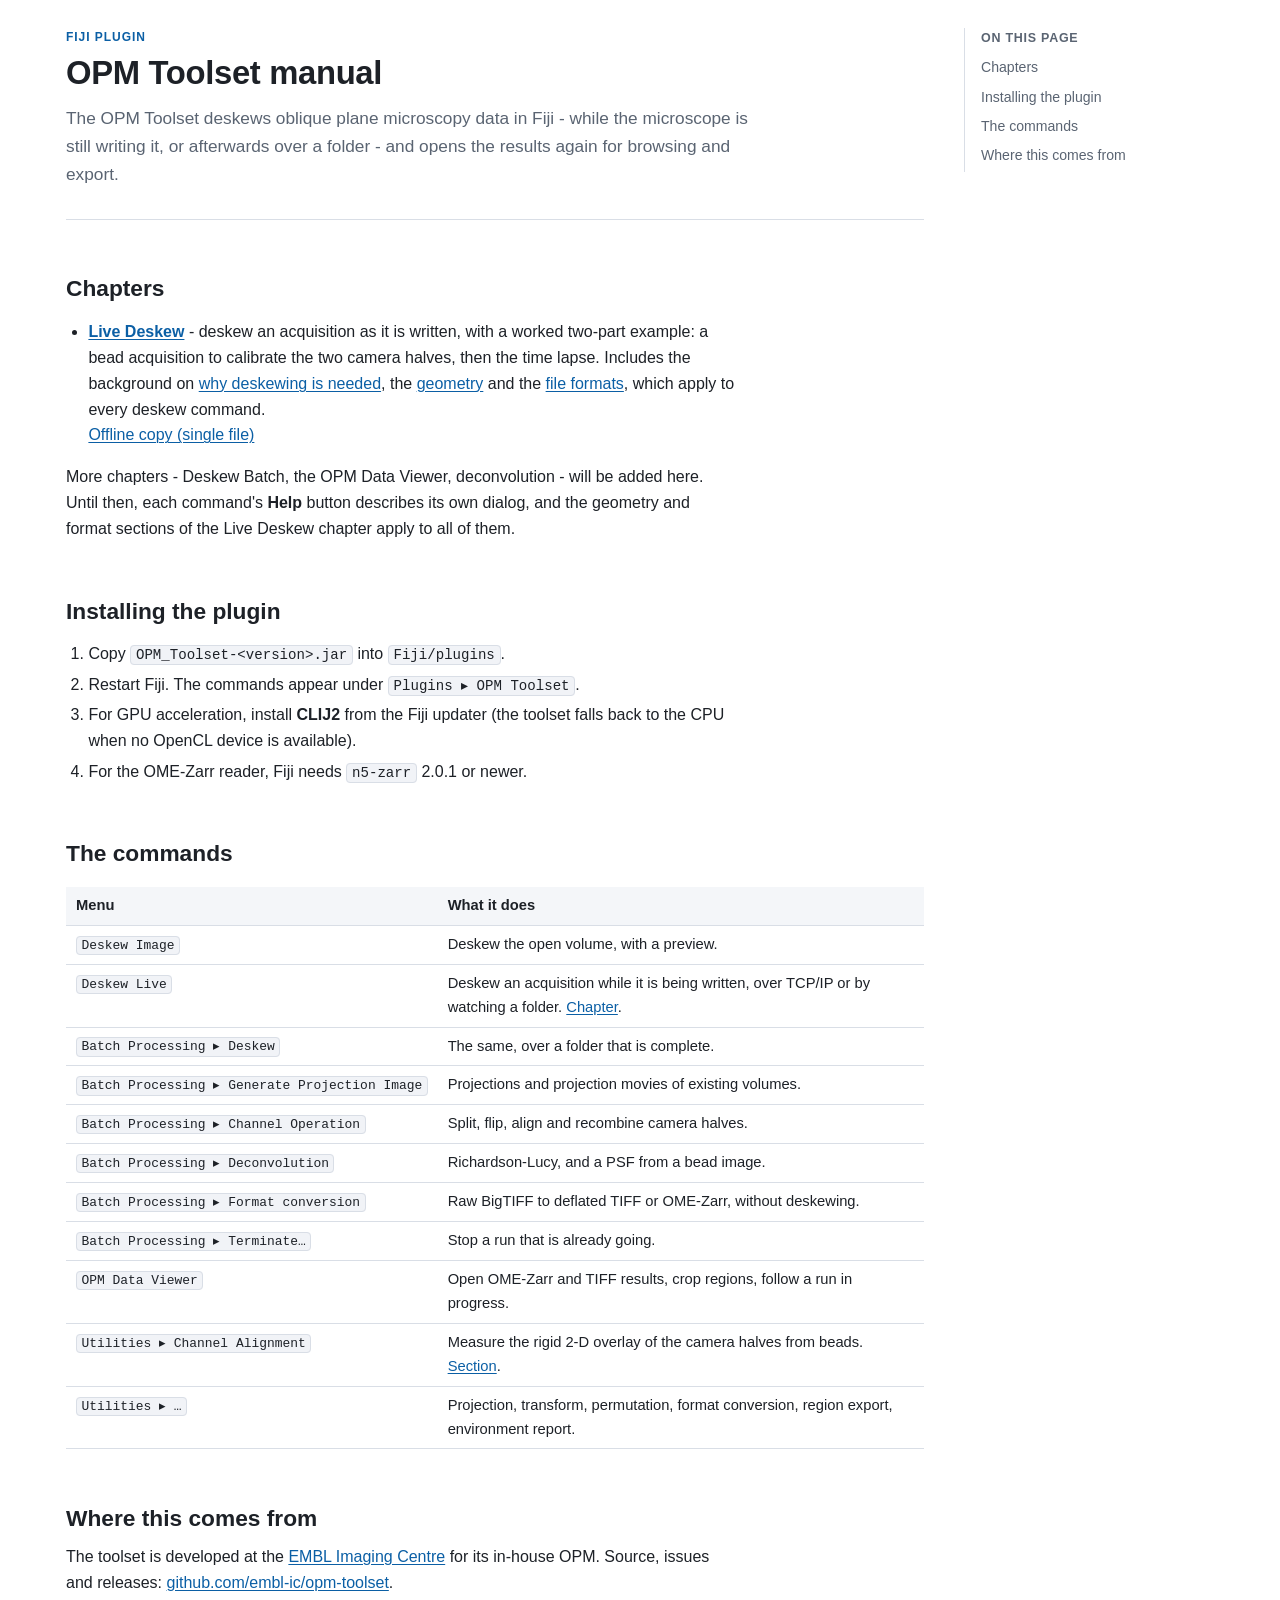
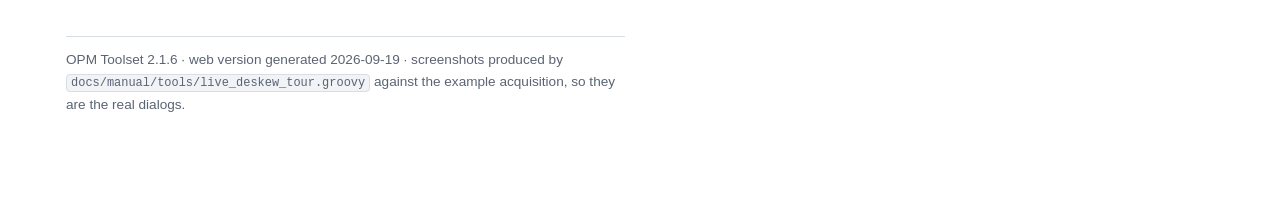
==== docs/manual/index.html @ e59b6767 "One viewer for both output formats, and the toolset around it Viewer - OPM Data Viewer (was OPM OME-" ====
<!DOCTYPE html>
<html lang="en">
<head>
<meta charset="utf-8">
<meta name="viewport" content="width=device-width, initial-scale=1">
<title>OPM Toolset manual</title>
<meta name="description" content="User manual for the OPM Toolset Fiji plugin: deskewing oblique plane microscopy data, live and in batch.">
<link rel="icon" href="data:image/svg+xml;utf8,<svg xmlns='http://www.w3.org/2000/svg' viewBox='0 0 16 16'><text y='13' font-size='14'>🔬</text></svg>">
<link rel="stylesheet" href="assets/manual.css">
</head>
<body>
<div class="page">
<main>
<header class="masthead">
    <p class="eyebrow">Fiji plugin</p>
    <h1>OPM Toolset manual</h1>
    <p class="lede">The OPM Toolset deskews oblique plane microscopy data in Fiji - while the
        microscope is still writing it, or afterwards over a folder - and opens the results
        again for browsing and export.</p>
</header>

<h2 id="chapters">Chapters</h2>

<ul>
    <li><a href="live-deskew.html"><b>Live Deskew</b></a> - deskew an acquisition as it is
        written, with a worked two-part example: a bead acquisition to calibrate the two camera
        halves, then the time lapse. Includes the background on
        <a href="live-deskew.html#why">why deskewing is needed</a>, the
        <a href="live-deskew.html#geometry">geometry</a> and the
        <a href="live-deskew.html#formats">file formats</a>, which apply to every deskew command.
        <br><a href="download/opm-live-deskew-manual.html" download>Offline copy (single file)</a></li>
</ul>

<p>More chapters - Deskew Batch, the OPM Data Viewer, deconvolution - will be added here. Until
then, each command's <b>Help</b> button describes its own dialog, and the geometry and format
sections of the Live Deskew chapter apply to all of them.</p>

<h2 id="install">Installing the plugin</h2>

<ol>
    <li>Copy <code>OPM_Toolset-&lt;version&gt;.jar</code> into <code>Fiji/plugins</code>.</li>
    <li>Restart Fiji. The commands appear under <code>Plugins ▸ OPM Toolset</code>.</li>
    <li>For GPU acceleration, install <b>CLIJ2</b> from the Fiji updater (the toolset falls back to
        the CPU when no OpenCL device is available).</li>
    <li>For the OME-Zarr reader, Fiji needs <code>n5-zarr</code> 2.0.1 or newer.</li>
</ol>

<h2 id="commands">The commands</h2>

<div class="table-wrap">
<table>
    <thead><tr><th>Menu</th><th>What it does</th></tr></thead>
    <tbody>
    <tr><td><code>Deskew Image</code></td><td>Deskew the open volume, with a preview.</td></tr>
    <tr><td><code>Deskew Live</code></td><td>Deskew an acquisition while it is being written, over
        TCP/IP or by watching a folder. <a href="live-deskew.html">Chapter</a>.</td></tr>
    <tr><td><code>Batch Processing ▸ Deskew</code></td><td>The same, over a folder that is
        complete.</td></tr>
    <tr><td><code>Batch Processing ▸ Generate Projection Image</code></td><td>Projections and
        projection movies of existing volumes.</td></tr>
    <tr><td><code>Batch Processing ▸ Channel Operation</code></td><td>Split, flip, align and
        recombine camera halves.</td></tr>
    <tr><td><code>Batch Processing ▸ Deconvolution</code></td><td>Richardson-Lucy, and a PSF from a
        bead image.</td></tr>
    <tr><td><code>Batch Processing ▸ Format conversion</code></td><td>Raw BigTIFF to deflated TIFF
        or OME-Zarr, without deskewing.</td></tr>
    <tr><td><code>Batch Processing ▸ Terminate…</code></td><td>Stop a run that is already
        going.</td></tr>
    <tr><td><code>OPM Data Viewer</code></td><td>Open OME-Zarr and TIFF results, crop regions,
        follow a run in progress.</td></tr>
    <tr><td><code>Utilities ▸ Channel Alignment</code></td><td>Measure the rigid 2-D overlay of the
        camera halves from beads.
        <a href="live-deskew.html#alignment">Section</a>.</td></tr>
    <tr><td><code>Utilities ▸ …</code></td><td>Projection, transform, permutation, format
        conversion, region export, environment report.</td></tr>
    </tbody>
</table>
</div>

<h2 id="contact">Where this comes from</h2>

<p>The toolset is developed at the <a href="https://www.embl.org/about/info/imaging-centre/">EMBL
Imaging Centre</a> for its in-house OPM. Source, issues and releases:
<a href="https://github.com/embl-ic/opm-toolset">github.com/embl-ic/opm-toolset</a>.</p>
<p class="meta">OPM Toolset 2.1.6 · web version generated 2026-09-19 ·
screenshots produced by <code>docs/manual/tools/live_deskew_tour.groovy</code> against the
example acquisition, so they are the real dialogs.</p>
</main>
<nav class="toc"><p>On this page</p><ol><li><a href="#chapters">Chapters</a></li><li><a href="#install">Installing the plugin</a></li><li><a href="#commands">The commands</a></li><li><a href="#contact">Where this comes from</a></li></ol></nav>
</div>
<script>
/* Mark the section the reader is in. No dependencies, and harmless if it does not run. */
(function () {
    var links = [].slice.call(document.querySelectorAll('nav.toc a'));
    if (!links.length || !('IntersectionObserver' in window)) return;
    var byId = {};
    links.forEach(function (a) { byId[a.getAttribute('href').slice(1)] = a; });
    var seen = new IntersectionObserver(function (entries) {
        entries.forEach(function (entry) {
            var link = byId[entry.target.id];
            if (!link) return;
            if (entry.isIntersecting) {
                links.forEach(function (a) { a.classList.remove('active'); });
                link.classList.add('active');
            }
        });
    }, { rootMargin: '-10% 0px -80% 0px' });
    Object.keys(byId).forEach(function (id) {
        var target = document.getElementById(id);
        if (target) seen.observe(target);
    });
})();
</script>
</body>
</html>
---- docs/manual/assets/manual.css ----
/* OPM Toolset manual - one stylesheet for every chapter.
   No web fonts and no CDN: the offline single-file build inlines this file as it is. */

:root {
    color-scheme: light dark;
    --bg: #ffffff;
    --bg-soft: #f4f6f9;
    --bg-code: #f1f3f7;
    --fg: #1d2127;
    --fg-soft: #5a6472;
    --line: #d9dee6;
    --accent: #0b5fa5;
    --accent-soft: #e7f0f9;
    --mark: #d62828;
    --note: #0b6b52;
    --note-bg: #e6f4ef;
    --warn: #96500a;
    --warn-bg: #fdf1e3;
    --radius: 8px;
    --measure: 74ch;
}

@media (prefers-color-scheme: dark) {
    :root:not([data-theme="light"]) {
        --bg: #14171c;
        --bg-soft: #1b1f26;
        --bg-code: #1e232b;
        --fg: #e6e9ee;
        --fg-soft: #a8b1be;
        --line: #2c333d;
        --accent: #6fb2f0;
        --accent-soft: #1c2938;
        --mark: #ff6b6b;
        --note: #6ed0ae;
        --note-bg: #16302a;
        --warn: #e5b169;
        --warn-bg: #2e2415;
    }
}

:root[data-theme="dark"] {
    --bg: #14171c;
    --bg-soft: #1b1f26;
    --bg-code: #1e232b;
    --fg: #e6e9ee;
    --fg-soft: #a8b1be;
    --line: #2c333d;
    --accent: #6fb2f0;
    --accent-soft: #1c2938;
    --mark: #ff6b6b;
    --note: #6ed0ae;
    --note-bg: #16302a;
    --warn: #e5b169;
    --warn-bg: #2e2415;
}

* { box-sizing: border-box; }

html { scroll-behavior: smooth; }

body {
    margin: 0;
    background: var(--bg);
    color: var(--fg);
    font: 16px/1.62 -apple-system, BlinkMacSystemFont, "Segoe UI", Roboto, Helvetica, Arial, sans-serif;
    -webkit-text-size-adjust: 100%;
}

.page {
    display: grid;
    grid-template-columns: minmax(0, 1fr) 250px;
    gap: 40px;
    max-width: 1180px;
    margin: 0 auto;
    padding: 28px 16px 96px;
    align-items: start;
}

main { min-width: 0; }

header.masthead {
    border-bottom: 1px solid var(--line);
    padding-bottom: 18px;
    margin-bottom: 8px;
}

header.masthead .eyebrow {
    text-transform: uppercase;
    letter-spacing: .08em;
    font-size: 12px;
    font-weight: 600;
    color: var(--accent);
    margin: 0 0 6px;
}

h1 { font-size: 2.05rem; line-height: 1.2; margin: 0 0 10px; letter-spacing: -0.01em; }
h2 { font-size: 1.42rem; margin: 2.4em 0 .5em; line-height: 1.25; scroll-margin-top: 16px; }
h3 { font-size: 1.1rem; margin: 1.8em 0 .4em; scroll-margin-top: 16px; }
h4 { font-size: 1rem; margin: 1.4em 0 .3em; }
h2 + h3 { margin-top: 1em; }

p, li { max-width: var(--measure); }
p { margin: .7em 0; }
.lede { font-size: 1.08rem; color: var(--fg-soft); }

a { color: var(--accent); text-decoration-thickness: 1px; text-underline-offset: 2px; }

code, kbd, .path {
    font-family: ui-monospace, SFMono-Regular, Menlo, Consolas, "Liberation Mono", monospace;
    font-size: .88em;
}

code, .path {
    background: var(--bg-code);
    border: 1px solid var(--line);
    border-radius: 4px;
    padding: .08em .34em;
    overflow-wrap: anywhere;
}

kbd {
    background: var(--bg-soft);
    border: 1px solid var(--line);
    border-bottom-width: 2px;
    border-radius: 4px;
    padding: .05em .4em;
}

pre {
    background: var(--bg-code);
    border: 1px solid var(--line);
    border-radius: var(--radius);
    padding: 12px 14px;
    overflow-x: auto;
    font-size: .86rem;
    line-height: 1.5;
}

pre code { background: none; border: 0; padding: 0; }

ul, ol { padding-left: 1.4em; }
li { margin: .3em 0; }

/* ---- table of contents ------------------------------------------------- */

nav.toc {
    position: sticky;
    top: 20px;
    font-size: .88rem;
    border-left: 1px solid var(--line);
    padding-left: 16px;
    max-height: calc(100vh - 44px);
    overflow-y: auto;
}

nav.toc p { font-weight: 600; margin: 0 0 .5em; font-size: .78rem; text-transform: uppercase; letter-spacing: .06em; color: var(--fg-soft); }
nav.toc ol { list-style: none; margin: 0; padding: 0; }
nav.toc li { margin: .18em 0; max-width: none; }
nav.toc li.sub { padding-left: 12px; font-size: .95em; }
nav.toc a { color: var(--fg-soft); text-decoration: none; display: block; padding: 2px 0; }
nav.toc a:hover, nav.toc a.active { color: var(--accent); }

/* ---- figures ----------------------------------------------------------- */

figure {
    margin: 1.4em 0;
    padding: 0;
}

figure img {
    display: block;
    max-width: 100%;
    height: auto;
    border-radius: 6px;
    background: var(--bg-soft);
    box-shadow: 0 1px 3px rgba(0, 0, 0, .18), 0 6px 18px rgba(0, 0, 0, .07);
}

figure.data img { box-shadow: none; border: 1px solid var(--line); }

figcaption {
    font-size: .88rem;
    color: var(--fg-soft);
    margin-top: .5em;
    max-width: var(--measure);
}

figure.wide { max-width: none; }
figure.narrow img { max-width: min(100%, 560px); }

/* ---- numbered callouts, matching the red badges in the screenshots ----- */

ol.callouts {
    list-style: none;
    margin: 1em 0;
    padding: 0;
    counter-reset: callout;
}

ol.callouts > li {
    counter-increment: callout;
    position: relative;
    padding-left: 34px;
    margin: .55em 0;
    max-width: var(--measure);
}

ol.callouts > li::before {
    content: counter(callout);
    position: absolute;
    left: 0;
    top: .18em;
    width: 22px;
    height: 22px;
    border-radius: 50%;
    background: var(--mark);
    color: #fff;
    font-size: 12px;
    font-weight: 700;
    line-height: 22px;
    text-align: center;
}

ol.callouts.letters > li::before { content: counter(callout, upper-alpha); }

/* ---- notes ------------------------------------------------------------- */

.note, .warn, .tip {
    border: 1px solid var(--line);
    border-left: 4px solid var(--note);
    background: var(--note-bg);
    border-radius: var(--radius);
    padding: 12px 16px;
    margin: 1.2em 0;
}

.note p:first-child, .warn p:first-child, .tip p:first-child { margin-top: 0; }
.note p:last-child, .warn p:last-child, .tip p:last-child { margin-bottom: 0; }
.warn { border-left-color: var(--warn); background: var(--warn-bg); }
.tip { border-left-color: var(--accent); background: var(--accent-soft); }

.note b, .warn b, .tip b { color: inherit; }

/* ---- tables ------------------------------------------------------------ */

.table-wrap { overflow-x: auto; margin: 1.2em 0; }

table {
    border-collapse: collapse;
    width: 100%;
    font-size: .92rem;
}

th, td {
    border-bottom: 1px solid var(--line);
    padding: 7px 10px;
    text-align: left;
    vertical-align: top;
}

th { background: var(--bg-soft); font-weight: 600; }
td code { white-space: nowrap; }

/* ---- steps ------------------------------------------------------------- */

.step-label {
    display: inline-block;
    font-size: .72rem;
    font-weight: 700;
    letter-spacing: .08em;
    text-transform: uppercase;
    color: var(--accent);
    background: var(--accent-soft);
    border-radius: 999px;
    padding: 2px 10px;
    margin-bottom: 4px;
}

.downloads {
    display: flex;
    flex-wrap: wrap;
    gap: 10px;
    margin: 1.4em 0;
}

.downloads a {
    display: inline-block;
    border: 1px solid var(--line);
    background: var(--bg-soft);
    border-radius: var(--radius);
    padding: 9px 14px;
    text-decoration: none;
    font-size: .92rem;
    font-weight: 600;
}

.downloads a:hover { border-color: var(--accent); }

.meta {
    font-size: .85rem;
    color: var(--fg-soft);
    border-top: 1px solid var(--line);
    margin-top: 3em;
    padding-top: 12px;
}

.menu-path {
    background: var(--bg-soft);
    border: 1px solid var(--line);
    border-radius: var(--radius);
    padding: 8px 12px;
    display: inline-block;
    font-weight: 600;
    font-size: .95rem;
}

@media (max-width: 900px) {
    .page { grid-template-columns: minmax(0, 1fr); gap: 0; }
    nav.toc {
        position: static;
        border-left: 0;
        border-top: 1px solid var(--line);
        padding: 14px 0 0;
        margin-bottom: 8px;
        max-height: none;
        order: -1;
    }
    nav.toc ol { columns: 2; column-gap: 20px; }
}

@media print {
    nav.toc, .downloads { display: none; }
    body { font-size: 11pt; }
    figure img { box-shadow: none; border: 1px solid #ccc; }
    a { color: inherit; }
}
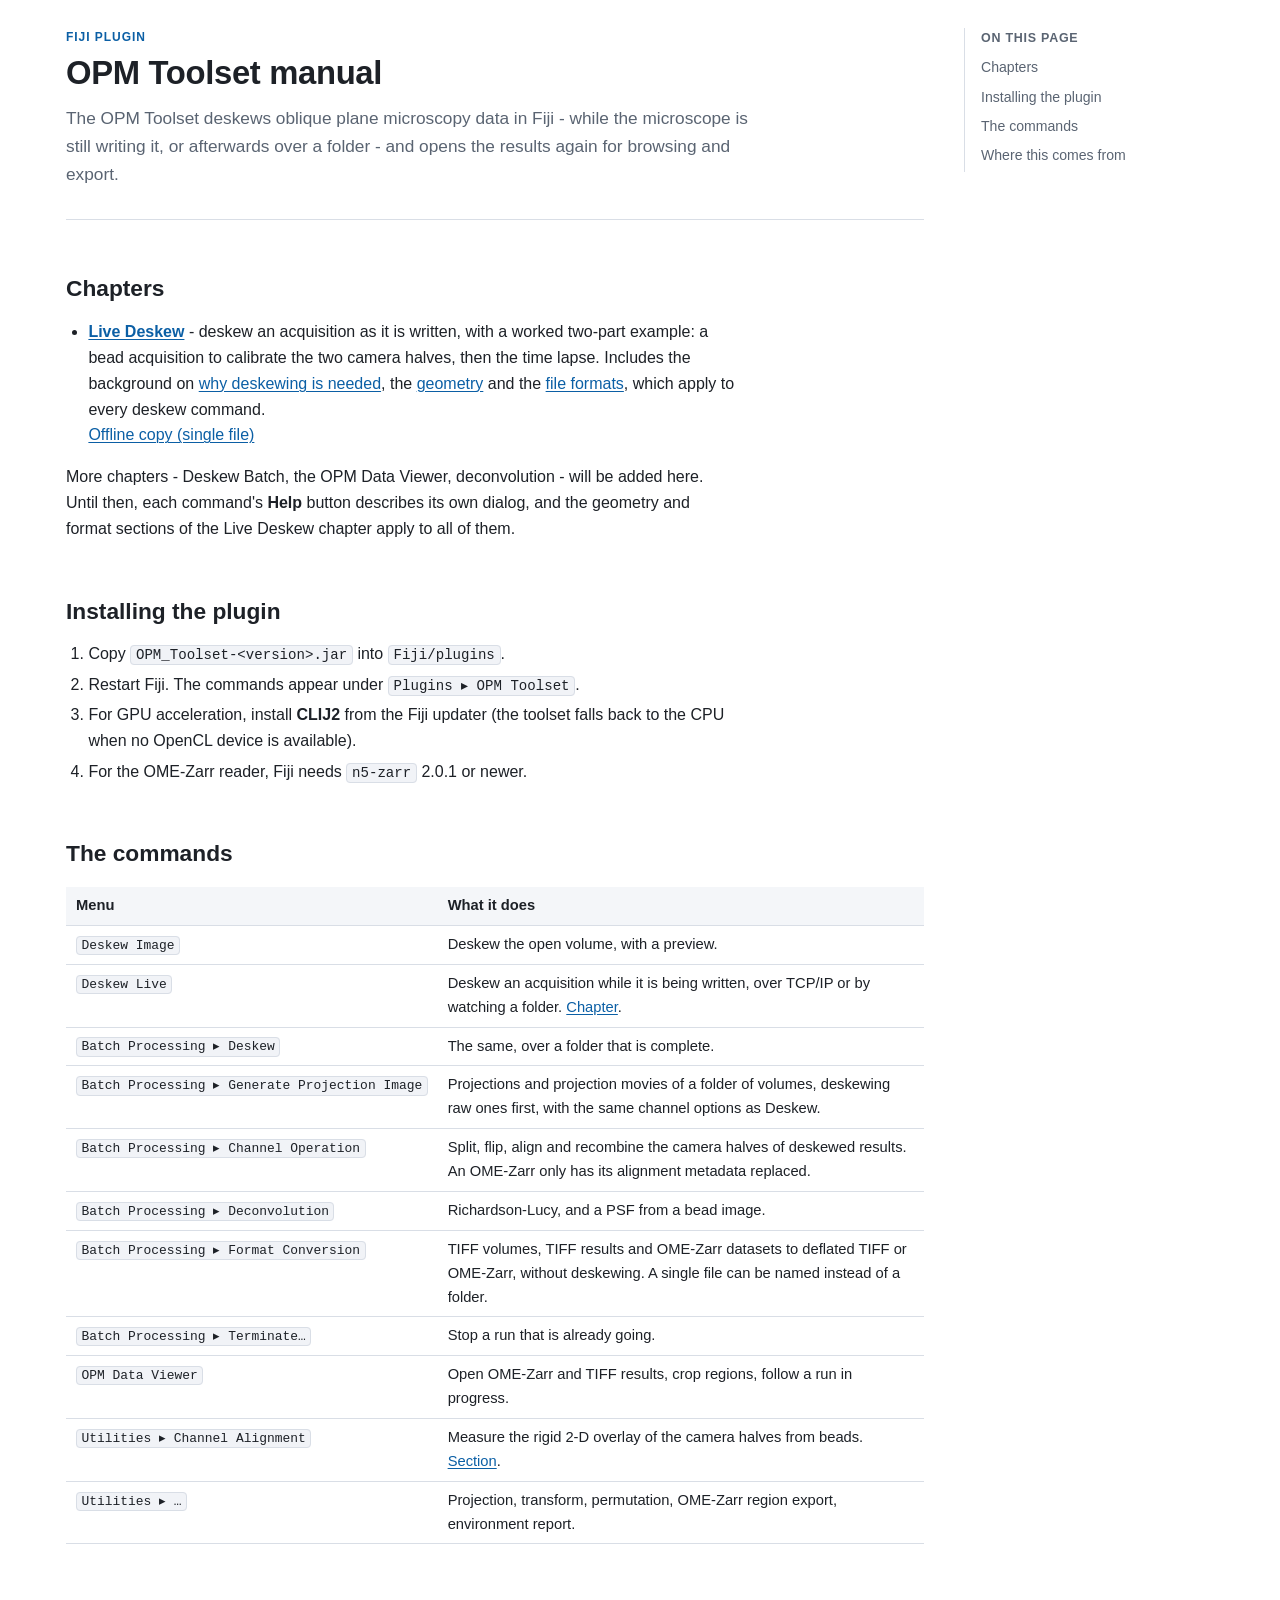
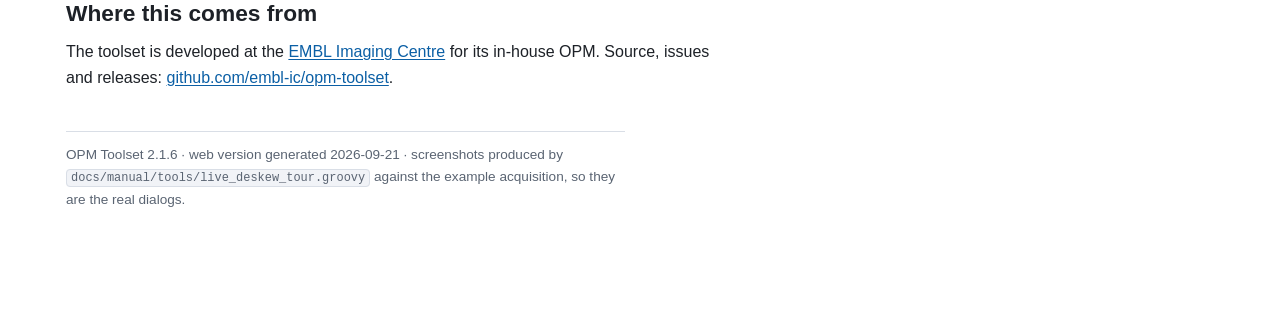
==== commit 6bc2c3c9: "Batch Processing dialogs: one design, result-folder input, non-blocking - Deskew: titled "Batch Proc" ====
--- a/docs/manual/index.html
+++ b/docs/manual/index.html
@@ -57,13 +57,16 @@
     <tr><td><code>Batch Processing ▸ Deskew</code></td><td>The same, over a folder that is
         complete.</td></tr>
     <tr><td><code>Batch Processing ▸ Generate Projection Image</code></td><td>Projections and
-        projection movies of existing volumes.</td></tr>
+        projection movies of a folder of volumes, deskewing raw ones first, with the same channel
+        options as Deskew.</td></tr>
     <tr><td><code>Batch Processing ▸ Channel Operation</code></td><td>Split, flip, align and
-        recombine camera halves.</td></tr>
+        recombine the camera halves of deskewed results. An OME-Zarr only has its alignment
+        metadata replaced.</td></tr>
     <tr><td><code>Batch Processing ▸ Deconvolution</code></td><td>Richardson-Lucy, and a PSF from a
         bead image.</td></tr>
-    <tr><td><code>Batch Processing ▸ Format conversion</code></td><td>Raw BigTIFF to deflated TIFF
-        or OME-Zarr, without deskewing.</td></tr>
+    <tr><td><code>Batch Processing ▸ Format Conversion</code></td><td>TIFF volumes, TIFF results
+        and OME-Zarr datasets to deflated TIFF or OME-Zarr, without deskewing. A single file can be
+        named instead of a folder.</td></tr>
     <tr><td><code>Batch Processing ▸ Terminate…</code></td><td>Stop a run that is already
         going.</td></tr>
     <tr><td><code>OPM Data Viewer</code></td><td>Open OME-Zarr and TIFF results, crop regions,
@@ -71,8 +74,8 @@
     <tr><td><code>Utilities ▸ Channel Alignment</code></td><td>Measure the rigid 2-D overlay of the
         camera halves from beads.
         <a href="live-deskew.html#alignment">Section</a>.</td></tr>
-    <tr><td><code>Utilities ▸ …</code></td><td>Projection, transform, permutation, format
-        conversion, region export, environment report.</td></tr>
+    <tr><td><code>Utilities ▸ …</code></td><td>Projection, transform, permutation, OME-Zarr
+        region export, environment report.</td></tr>
     </tbody>
 </table>
 </div>
@@ -82,7 +85,7 @@
 <p>The toolset is developed at the <a href="https://www.embl.org/about/info/imaging-centre/">EMBL
 Imaging Centre</a> for its in-house OPM. Source, issues and releases:
 <a href="https://github.com/embl-ic/opm-toolset">github.com/embl-ic/opm-toolset</a>.</p>
-<p class="meta">OPM Toolset 2.1.6 · web version generated 2026-09-19 ·
+<p class="meta">OPM Toolset 2.1.6 · web version generated 2026-09-21 ·
 screenshots produced by <code>docs/manual/tools/live_deskew_tour.groovy</code> against the
 example acquisition, so they are the real dialogs.</p>
 </main>
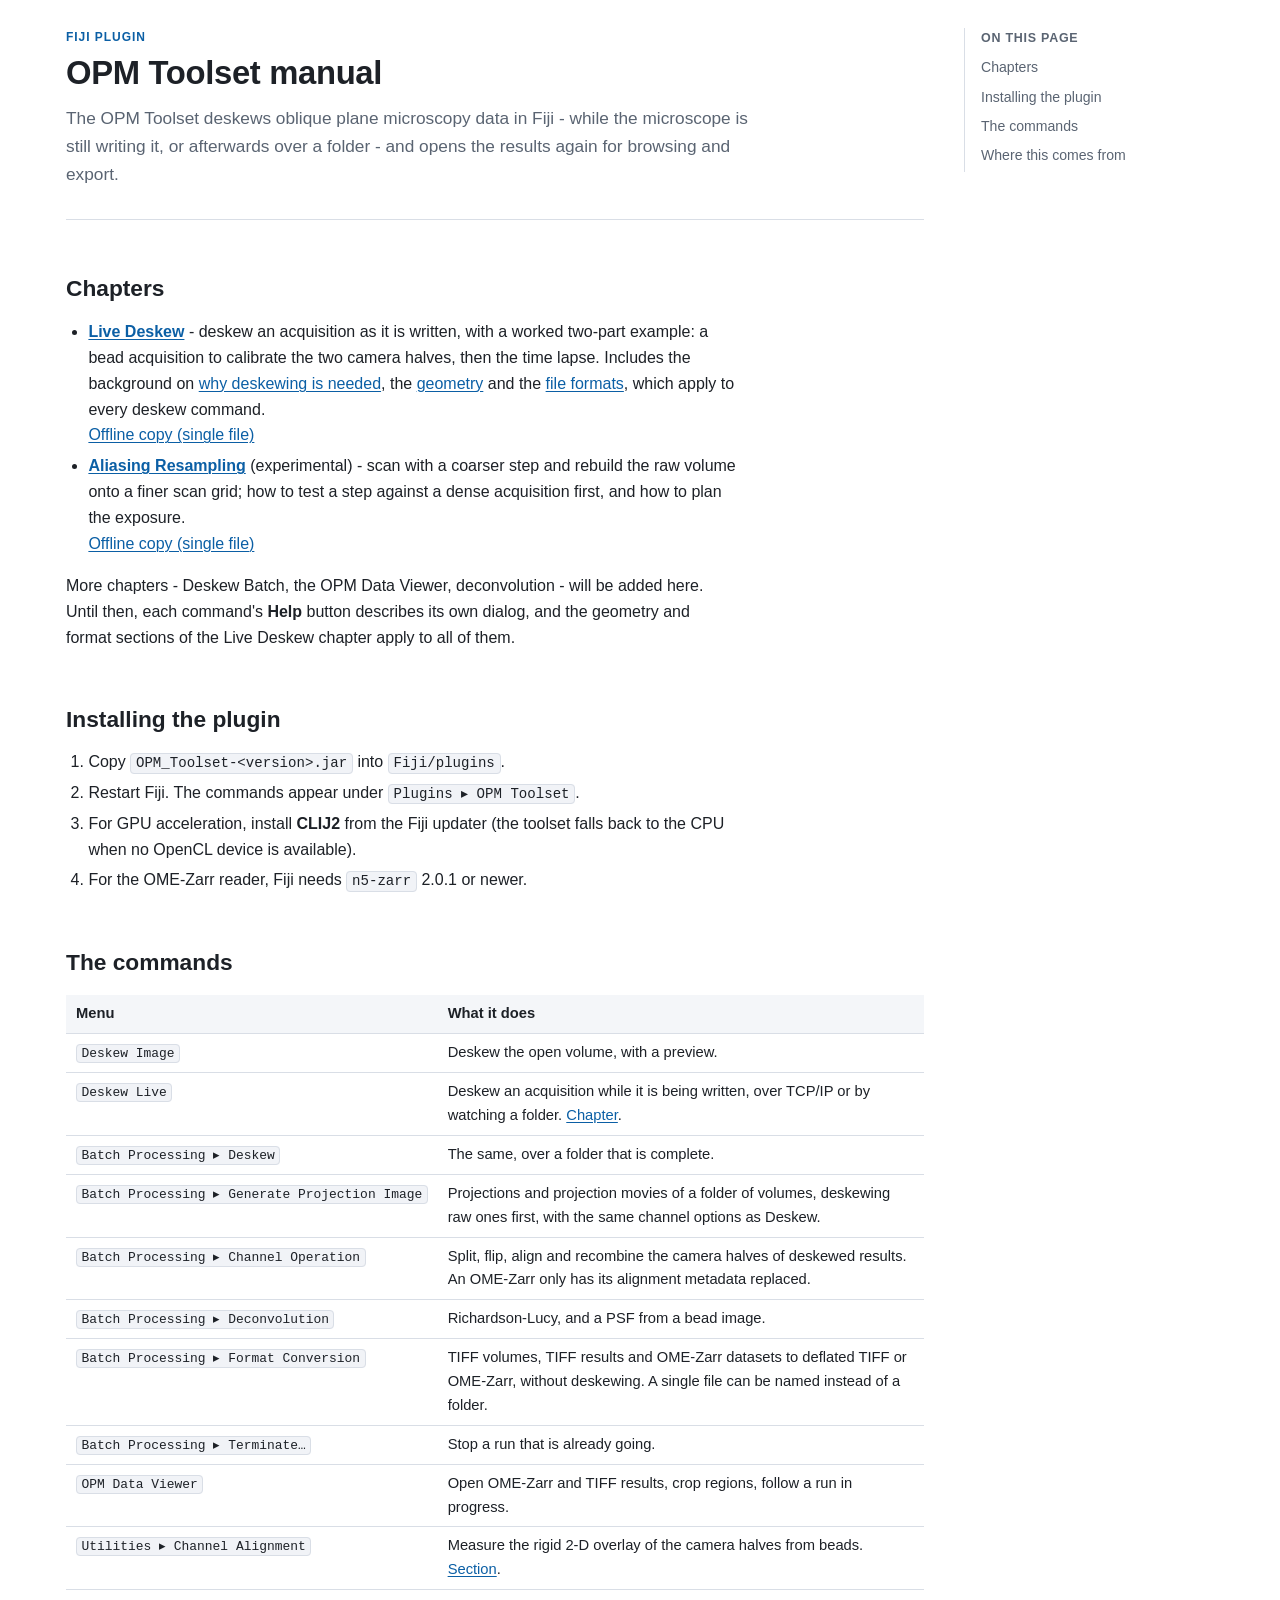
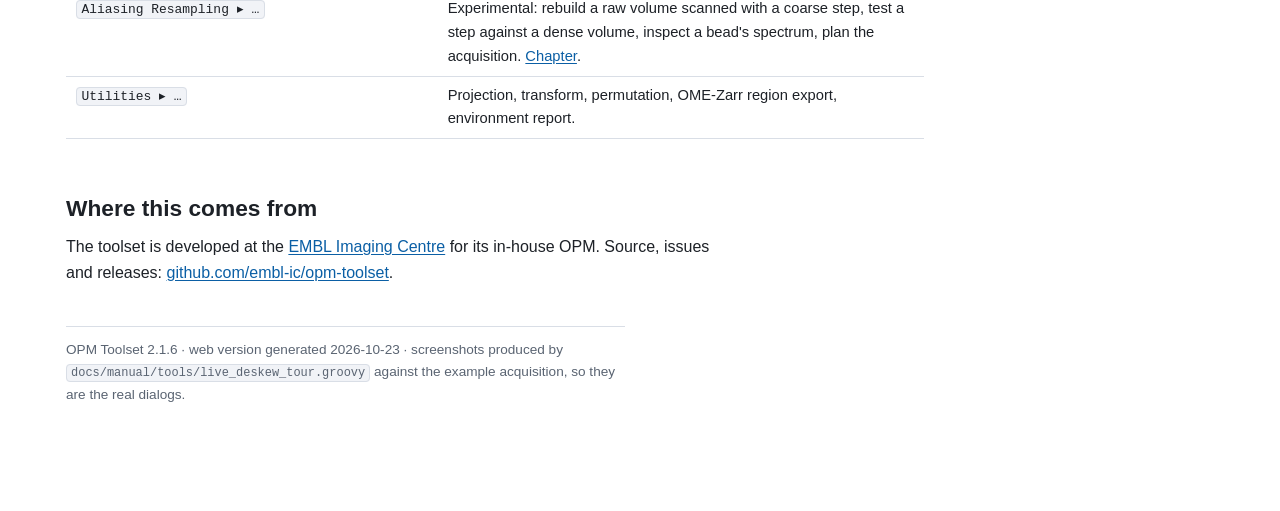
==== commit feb671ab: "Move the Aliasing Resampling manual into the generated chapters docs/manual is built by build_manual" ====
--- a/docs/manual/index.html
+++ b/docs/manual/index.html
@@ -29,6 +29,10 @@
         <a href="live-deskew.html#geometry">geometry</a> and the
         <a href="live-deskew.html#formats">file formats</a>, which apply to every deskew command.
         <br><a href="download/opm-live-deskew-manual.html" download>Offline copy (single file)</a></li>
+    <li><a href="aliasing-resampling.html"><b>Aliasing Resampling</b></a> (experimental) - scan with
+        a coarser step and rebuild the raw volume onto a finer scan grid; how to test a step against
+        a dense acquisition first, and how to plan the exposure.
+        <br><a href="download/opm-aliasing-resampling-manual.html" download>Offline copy (single file)</a></li>
 </ul>
 
 <p>More chapters - Deskew Batch, the OPM Data Viewer, deconvolution - will be added here. Until
@@ -74,6 +78,9 @@
     <tr><td><code>Utilities ▸ Channel Alignment</code></td><td>Measure the rigid 2-D overlay of the
         camera halves from beads.
         <a href="live-deskew.html#alignment">Section</a>.</td></tr>
+    <tr><td><code>Aliasing Resampling ▸ …</code></td><td>Experimental: rebuild a raw volume scanned
+        with a coarse step, test a step against a dense volume, inspect a bead's spectrum, plan the
+        acquisition. <a href="aliasing-resampling.html">Chapter</a>.</td></tr>
     <tr><td><code>Utilities ▸ …</code></td><td>Projection, transform, permutation, OME-Zarr
         region export, environment report.</td></tr>
     </tbody>
@@ -85,7 +92,7 @@
 <p>The toolset is developed at the <a href="https://www.embl.org/about/info/imaging-centre/">EMBL
 Imaging Centre</a> for its in-house OPM. Source, issues and releases:
 <a href="https://github.com/embl-ic/opm-toolset">github.com/embl-ic/opm-toolset</a>.</p>
-<p class="meta">OPM Toolset 2.1.6 · web version generated 2026-09-21 ·
+<p class="meta">OPM Toolset 2.1.6 · web version generated 2026-10-23 ·
 screenshots produced by <code>docs/manual/tools/live_deskew_tour.groovy</code> against the
 example acquisition, so they are the real dialogs.</p>
 </main>
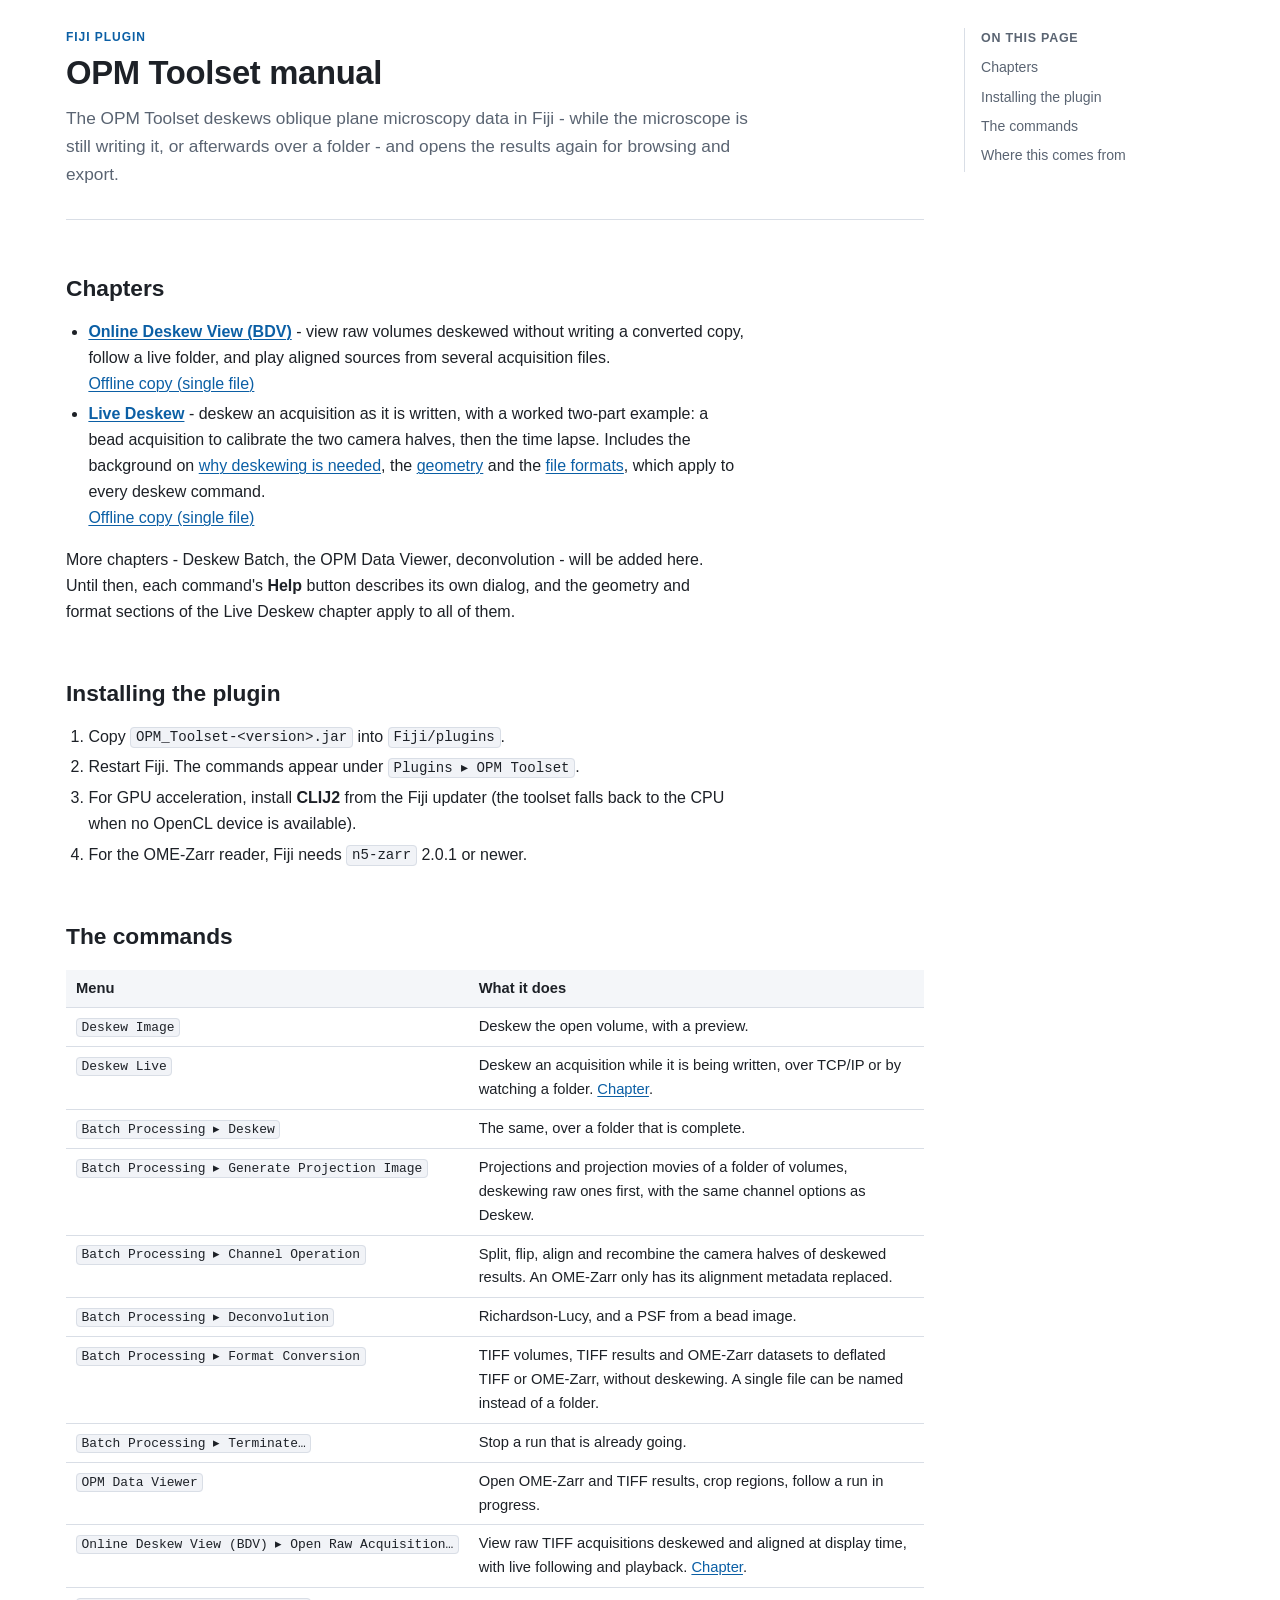
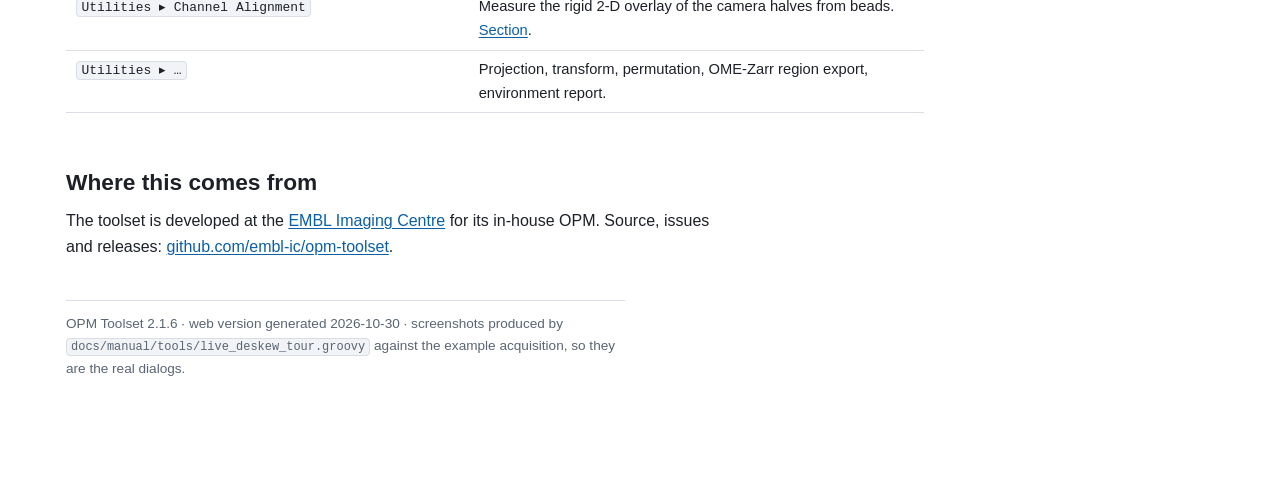
==== commit 9d2a25ff: "Document raw BDV viewing with an illustrated manual and isolated tour" ====
--- a/docs/manual/index.html
+++ b/docs/manual/index.html
@@ -22,6 +22,9 @@
 <h2 id="chapters">Chapters</h2>
 
 <ul>
+    <li><a href="online-deskew.html"><b>Online Deskew View (BDV)</b></a> - view raw volumes deskewed without writing a
+        converted copy, follow a live folder, and play aligned sources from several acquisition files.
+        <br><a href="download/opm-online-deskew-manual.html" download>Offline copy (single file)</a></li>
     <li><a href="live-deskew.html"><b>Live Deskew</b></a> - deskew an acquisition as it is
         written, with a worked two-part example: a bead acquisition to calibrate the two camera
         halves, then the time lapse. Includes the background on
@@ -29,10 +32,6 @@
         <a href="live-deskew.html#geometry">geometry</a> and the
         <a href="live-deskew.html#formats">file formats</a>, which apply to every deskew command.
         <br><a href="download/opm-live-deskew-manual.html" download>Offline copy (single file)</a></li>
-    <li><a href="aliasing-resampling.html"><b>Aliasing Resampling</b></a> (experimental) - scan with
-        a coarser step and rebuild the raw volume onto a finer scan grid; how to test a step against
-        a dense acquisition first, and how to plan the exposure.
-        <br><a href="download/opm-aliasing-resampling-manual.html" download>Offline copy (single file)</a></li>
 </ul>
 
 <p>More chapters - Deskew Batch, the OPM Data Viewer, deconvolution - will be added here. Until
@@ -75,12 +74,11 @@
         going.</td></tr>
     <tr><td><code>OPM Data Viewer</code></td><td>Open OME-Zarr and TIFF results, crop regions,
         follow a run in progress.</td></tr>
+    <tr><td><code>Online Deskew View (BDV) ▸ Open Raw Acquisition…</code></td><td>View raw TIFF acquisitions deskewed
+        and aligned at display time, with live following and playback. <a href="online-deskew.html">Chapter</a>.</td></tr>
     <tr><td><code>Utilities ▸ Channel Alignment</code></td><td>Measure the rigid 2-D overlay of the
         camera halves from beads.
         <a href="live-deskew.html#alignment">Section</a>.</td></tr>
-    <tr><td><code>Aliasing Resampling ▸ …</code></td><td>Experimental: rebuild a raw volume scanned
-        with a coarse step, test a step against a dense volume, inspect a bead's spectrum, plan the
-        acquisition. <a href="aliasing-resampling.html">Chapter</a>.</td></tr>
     <tr><td><code>Utilities ▸ …</code></td><td>Projection, transform, permutation, OME-Zarr
         region export, environment report.</td></tr>
     </tbody>
@@ -92,7 +90,7 @@
 <p>The toolset is developed at the <a href="https://www.embl.org/about/info/imaging-centre/">EMBL
 Imaging Centre</a> for its in-house OPM. Source, issues and releases:
 <a href="https://github.com/embl-ic/opm-toolset">github.com/embl-ic/opm-toolset</a>.</p>
-<p class="meta">OPM Toolset 2.1.6 · web version generated 2026-10-23 ·
+<p class="meta">OPM Toolset 2.1.6 · web version generated 2026-10-30 ·
 screenshots produced by <code>docs/manual/tools/live_deskew_tour.groovy</code> against the
 example acquisition, so they are the real dialogs.</p>
 </main>
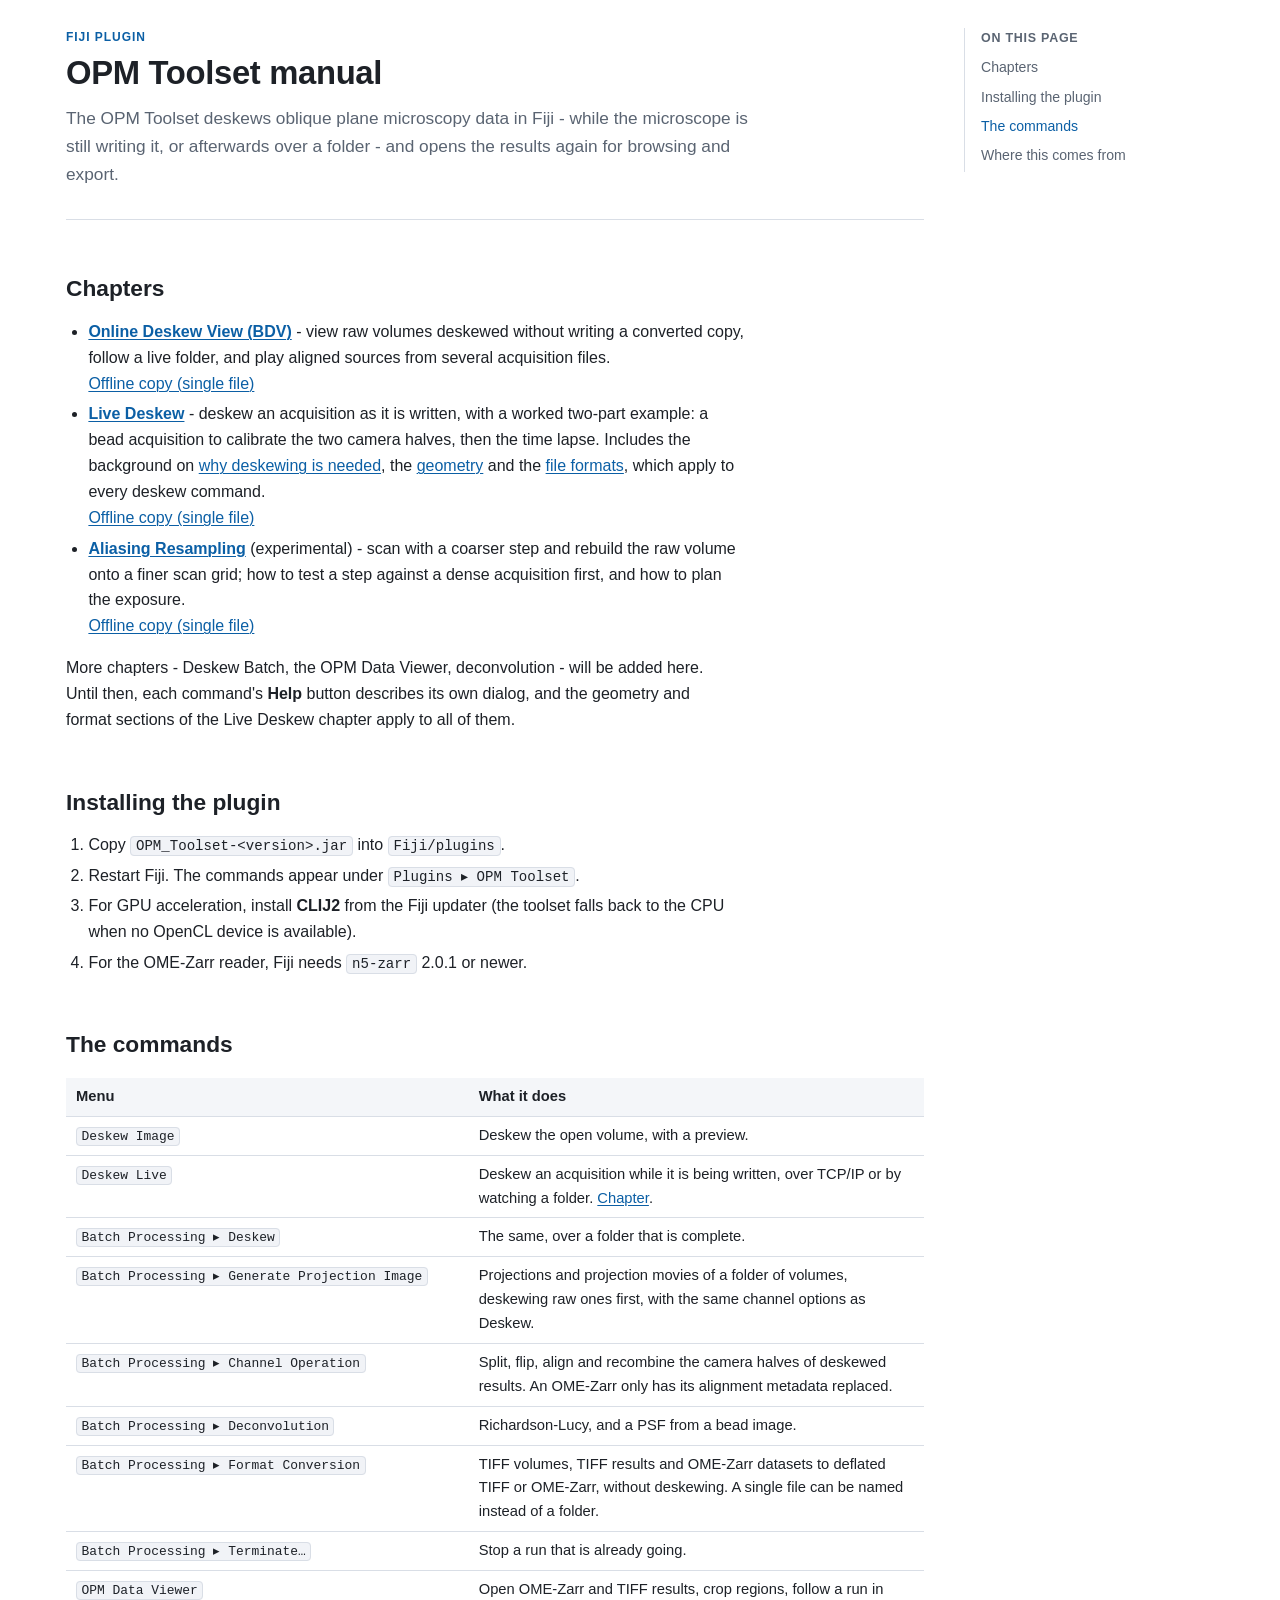
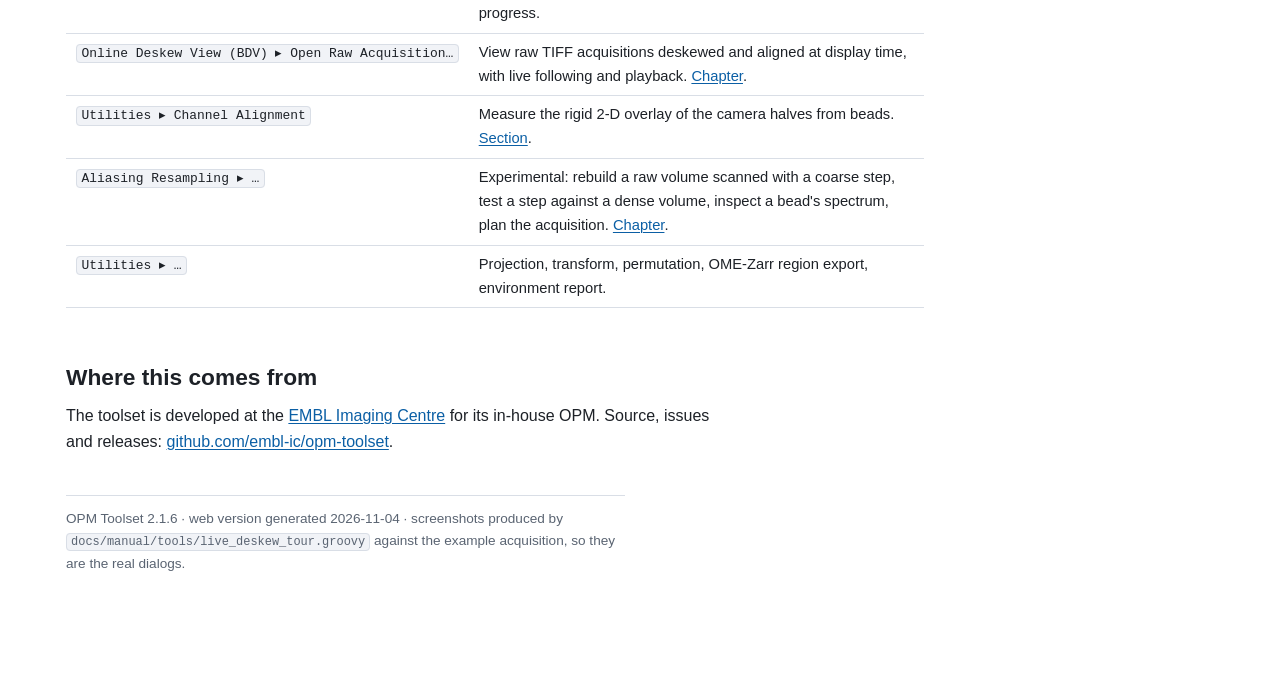
==== commit 89bf7601: "Merge aliasing-resampling Both menus are kept in plugins.config. The two manual index pages and the " ====
--- a/docs/manual/index.html
+++ b/docs/manual/index.html
@@ -32,6 +32,10 @@
         <a href="live-deskew.html#geometry">geometry</a> and the
         <a href="live-deskew.html#formats">file formats</a>, which apply to every deskew command.
         <br><a href="download/opm-live-deskew-manual.html" download>Offline copy (single file)</a></li>
+    <li><a href="aliasing-resampling.html"><b>Aliasing Resampling</b></a> (experimental) - scan with
+        a coarser step and rebuild the raw volume onto a finer scan grid; how to test a step against
+        a dense acquisition first, and how to plan the exposure.
+        <br><a href="download/opm-aliasing-resampling-manual.html" download>Offline copy (single file)</a></li>
 </ul>
 
 <p>More chapters - Deskew Batch, the OPM Data Viewer, deconvolution - will be added here. Until
@@ -79,6 +83,9 @@
     <tr><td><code>Utilities ▸ Channel Alignment</code></td><td>Measure the rigid 2-D overlay of the
         camera halves from beads.
         <a href="live-deskew.html#alignment">Section</a>.</td></tr>
+    <tr><td><code>Aliasing Resampling ▸ …</code></td><td>Experimental: rebuild a raw volume scanned
+        with a coarse step, test a step against a dense volume, inspect a bead's spectrum, plan the
+        acquisition. <a href="aliasing-resampling.html">Chapter</a>.</td></tr>
     <tr><td><code>Utilities ▸ …</code></td><td>Projection, transform, permutation, OME-Zarr
         region export, environment report.</td></tr>
     </tbody>
@@ -90,7 +97,7 @@
 <p>The toolset is developed at the <a href="https://www.embl.org/about/info/imaging-centre/">EMBL
 Imaging Centre</a> for its in-house OPM. Source, issues and releases:
 <a href="https://github.com/embl-ic/opm-toolset">github.com/embl-ic/opm-toolset</a>.</p>
-<p class="meta">OPM Toolset 2.1.6 · web version generated 2026-10-30 ·
+<p class="meta">OPM Toolset 2.1.6 · web version generated 2026-11-04 ·
 screenshots produced by <code>docs/manual/tools/live_deskew_tour.groovy</code> against the
 example acquisition, so they are the real dialogs.</p>
 </main>
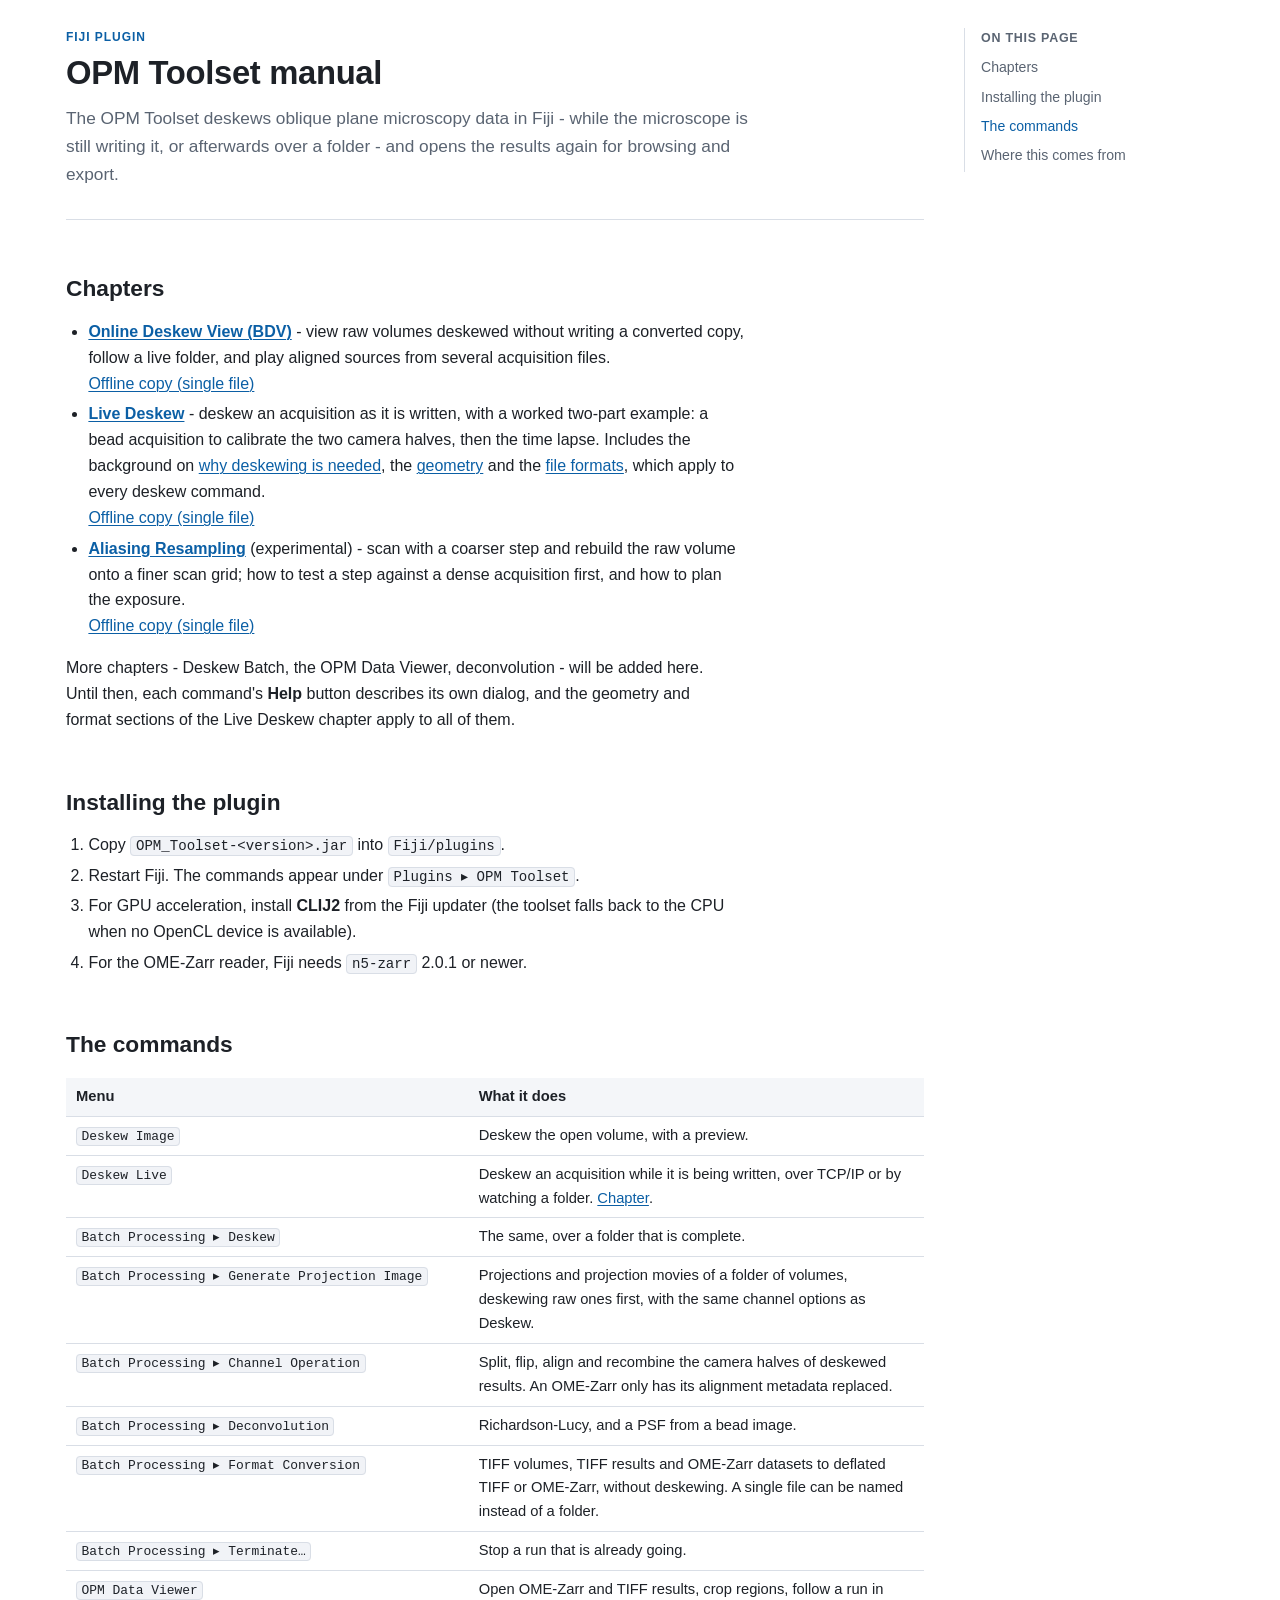
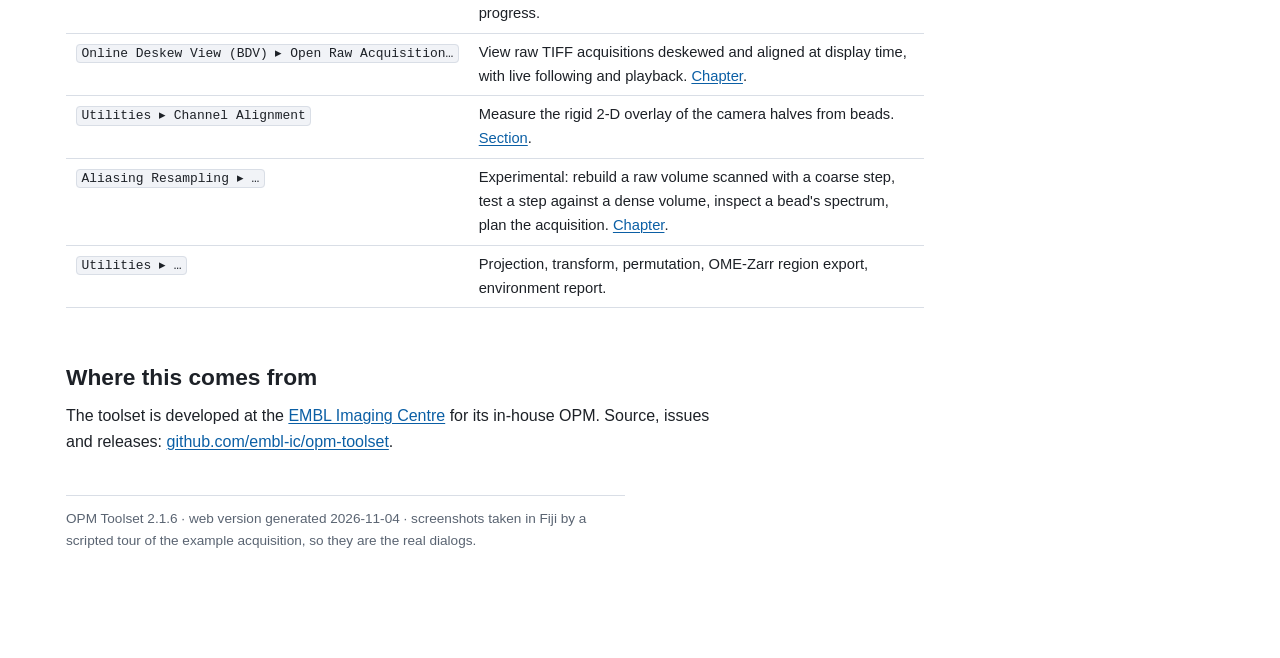
==== commit 6dd27f93: "Publish only user documentation Agent and developer documents and scripts are no longer tracked: the" ====
--- a/docs/manual/index.html
+++ b/docs/manual/index.html
@@ -98,7 +98,7 @@
 Imaging Centre</a> for its in-house OPM. Source, issues and releases:
 <a href="https://github.com/embl-ic/opm-toolset">github.com/embl-ic/opm-toolset</a>.</p>
 <p class="meta">OPM Toolset 2.1.6 · web version generated 2026-11-04 ·
-screenshots produced by <code>docs/manual/tools/live_deskew_tour.groovy</code> against the
+screenshots taken in Fiji by a scripted tour of the
 example acquisition, so they are the real dialogs.</p>
 </main>
 <nav class="toc"><p>On this page</p><ol><li><a href="#chapters">Chapters</a></li><li><a href="#install">Installing the plugin</a></li><li><a href="#commands">The commands</a></li><li><a href="#contact">Where this comes from</a></li></ol></nav>
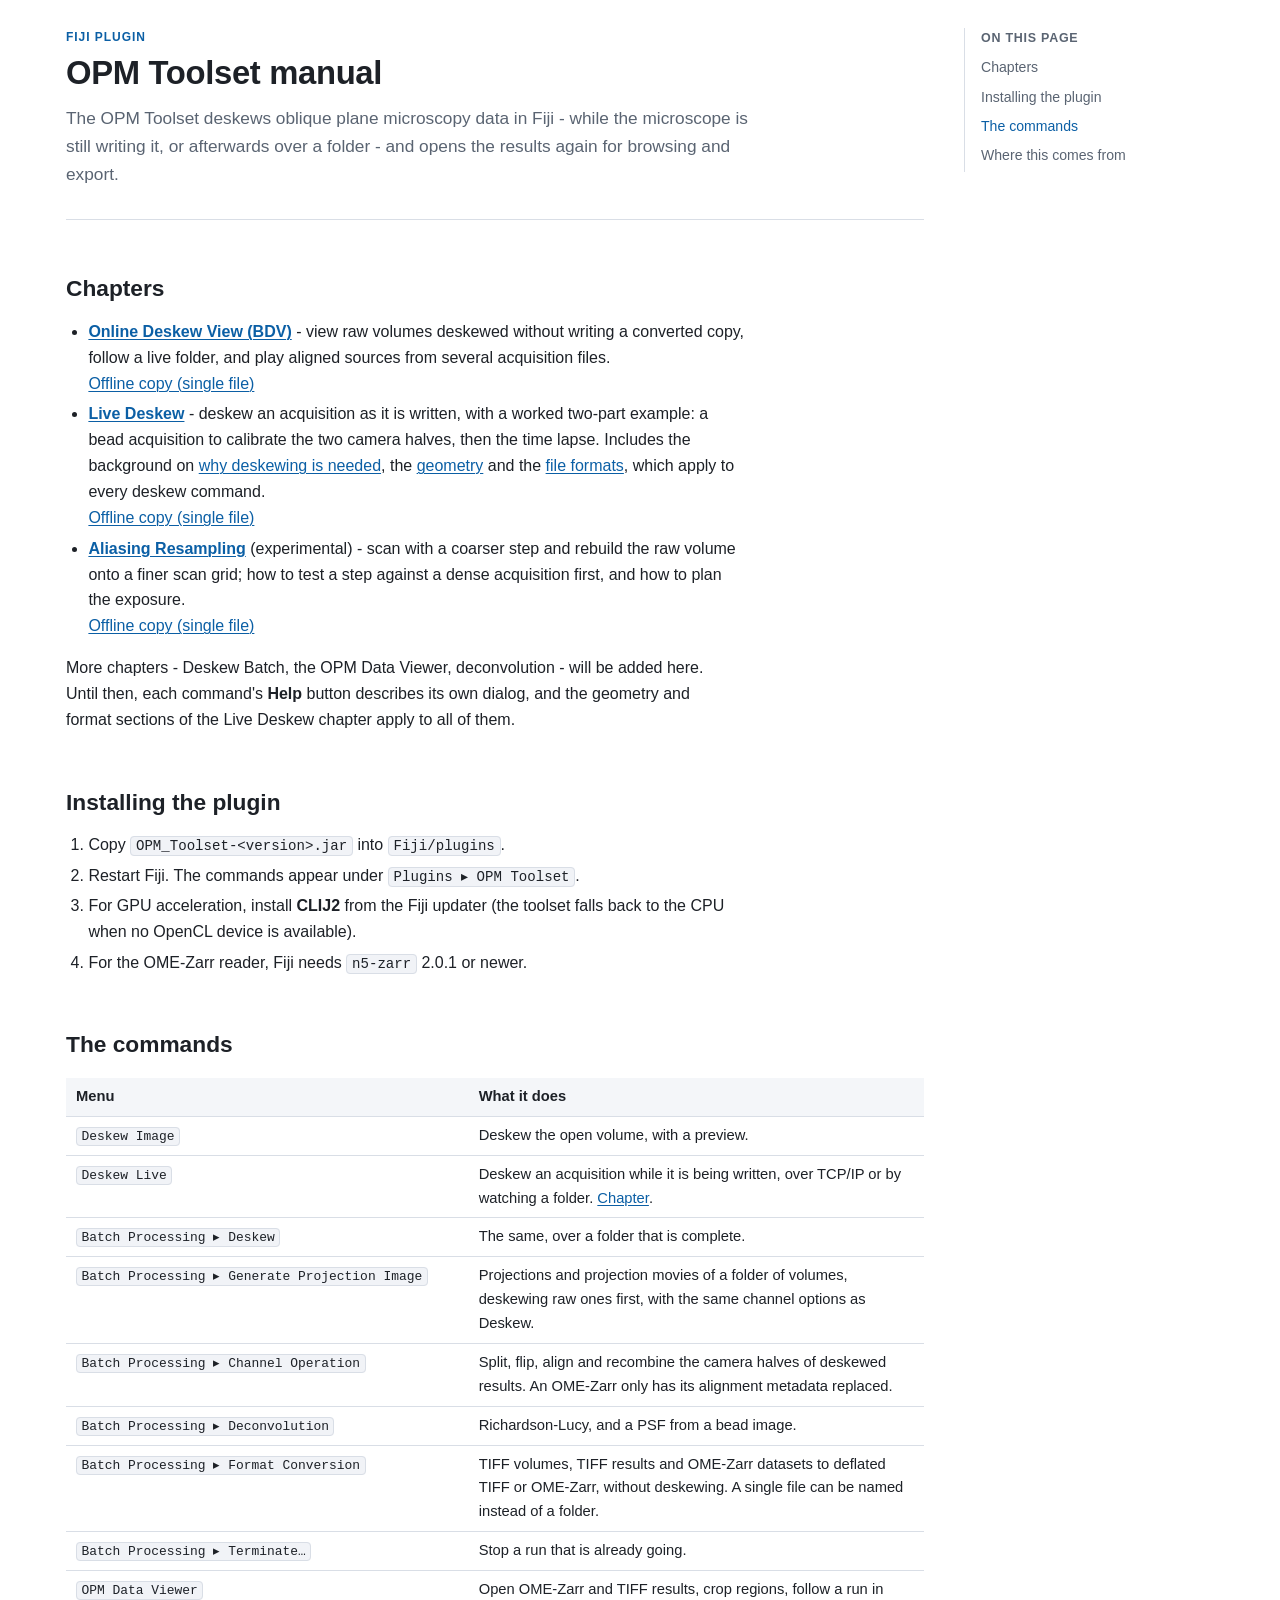
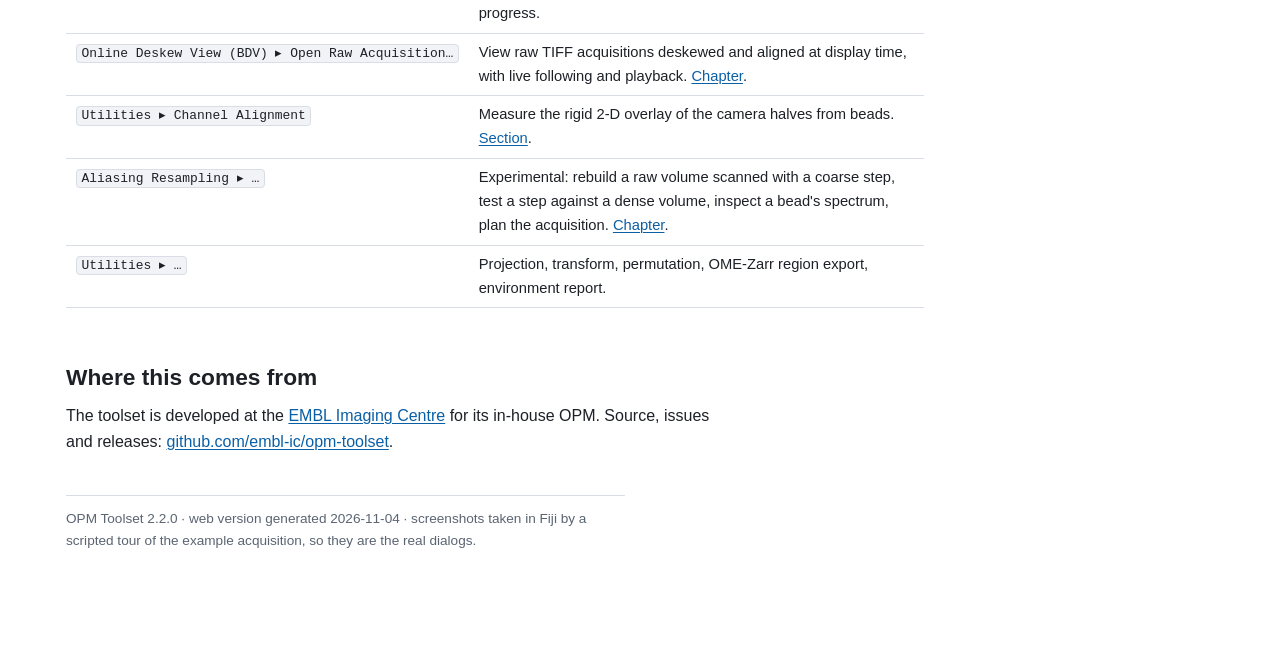
==== commit 9811091f: "Version 2.2.0 Adds the Online Deskew View (BDV), Aliasing Resampling and the Z-Step Advisor since 2." ====
--- a/docs/manual/index.html
+++ b/docs/manual/index.html
@@ -97,7 +97,7 @@
 <p>The toolset is developed at the <a href="https://www.embl.org/about/info/imaging-centre/">EMBL
 Imaging Centre</a> for its in-house OPM. Source, issues and releases:
 <a href="https://github.com/embl-ic/opm-toolset">github.com/embl-ic/opm-toolset</a>.</p>
-<p class="meta">OPM Toolset 2.1.6 · web version generated 2026-11-04 ·
+<p class="meta">OPM Toolset 2.2.0 · web version generated 2026-11-04 ·
 screenshots taken in Fiji by a scripted tour of the
 example acquisition, so they are the real dialogs.</p>
 </main>
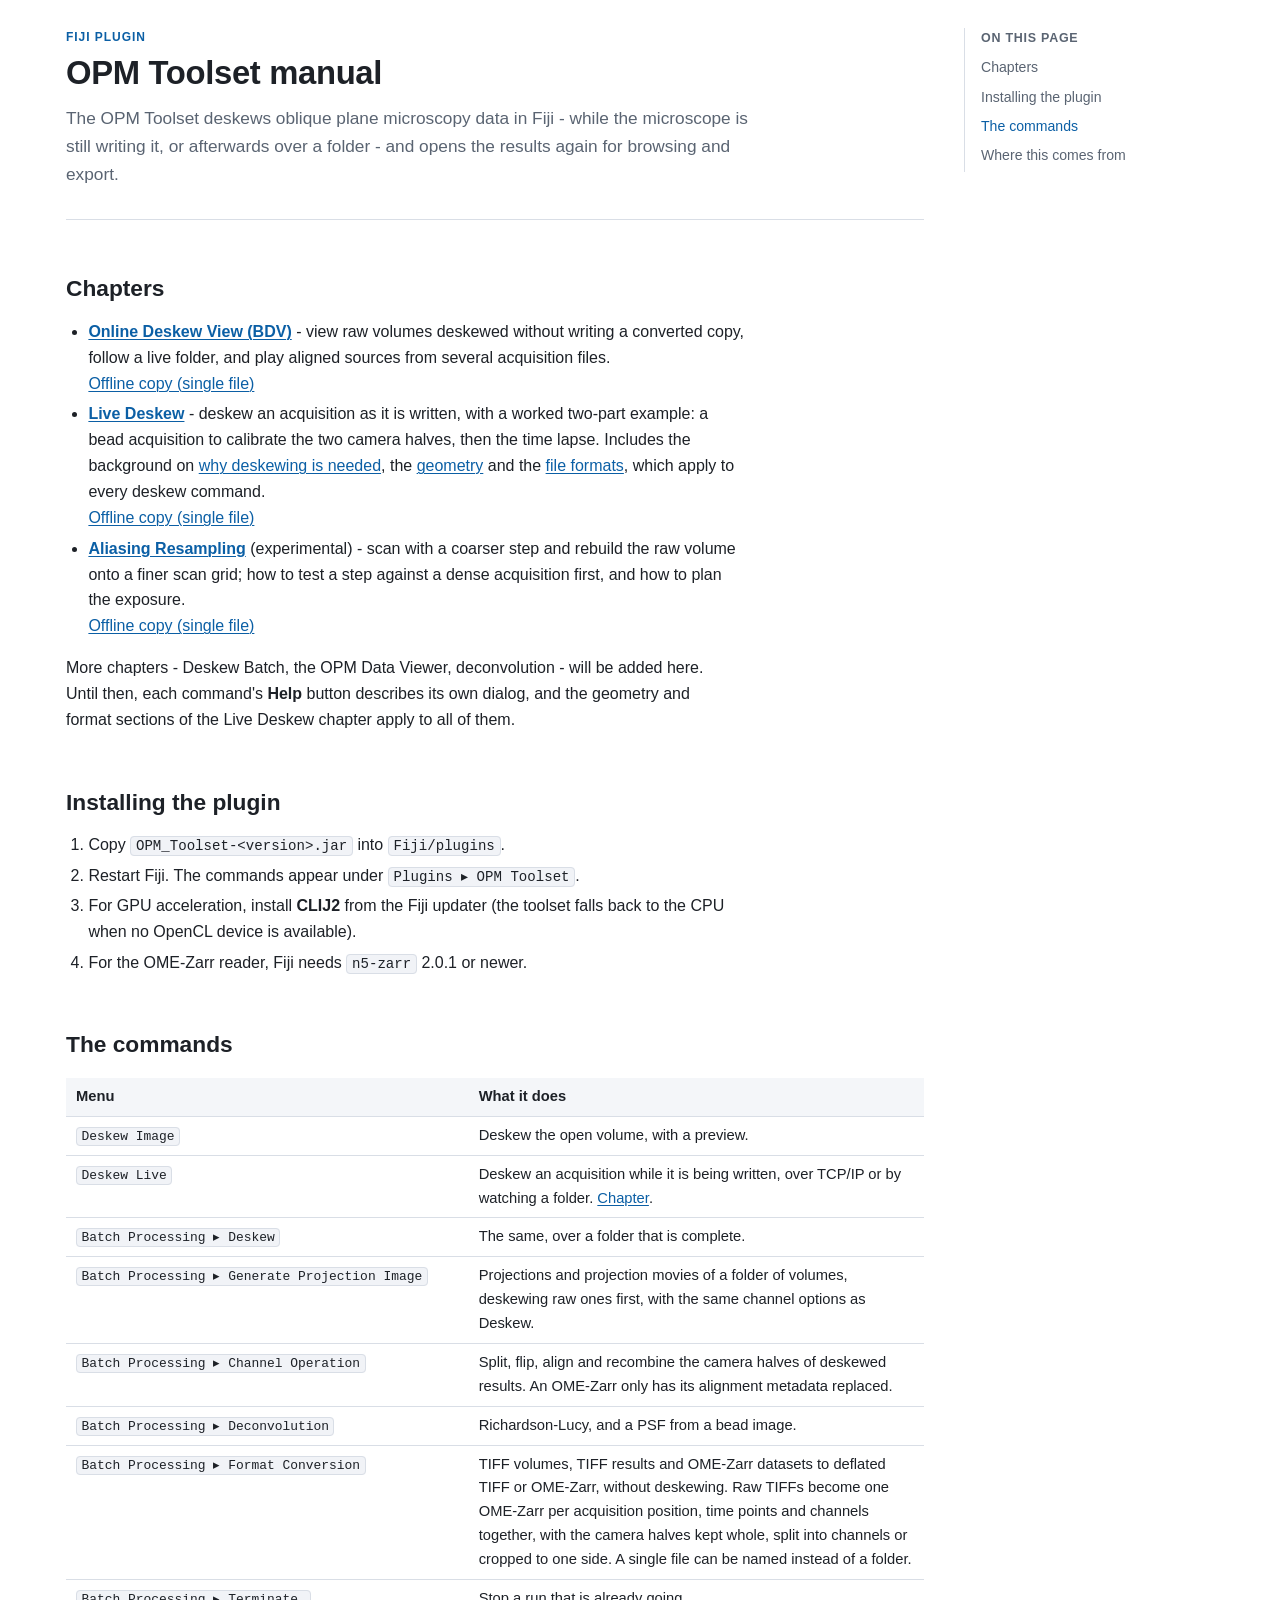
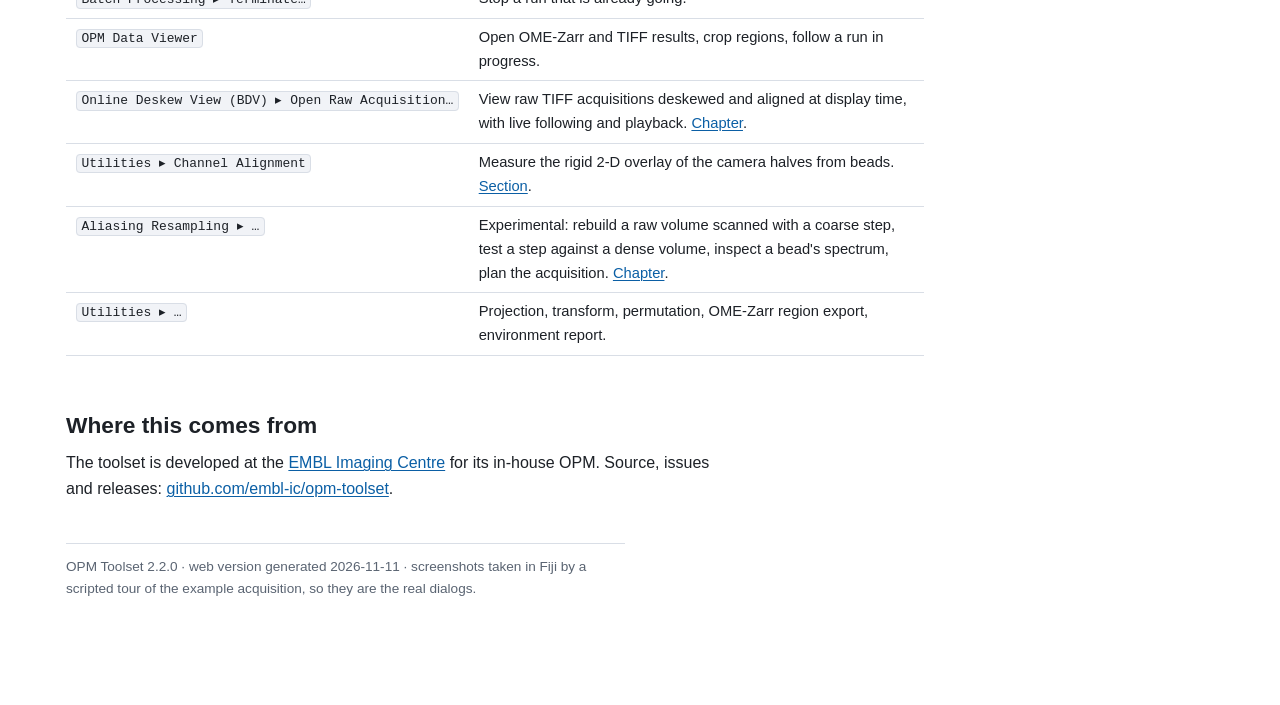
==== commit eea6030c: "Convert TIFF acquisitions to one OME-Zarr per dataset Format Conversion now groups loose TIFF volume" ====
--- a/docs/manual/index.html
+++ b/docs/manual/index.html
@@ -72,8 +72,10 @@
     <tr><td><code>Batch Processing ▸ Deconvolution</code></td><td>Richardson-Lucy, and a PSF from a
         bead image.</td></tr>
     <tr><td><code>Batch Processing ▸ Format Conversion</code></td><td>TIFF volumes, TIFF results
-        and OME-Zarr datasets to deflated TIFF or OME-Zarr, without deskewing. A single file can be
-        named instead of a folder.</td></tr>
+        and OME-Zarr datasets to deflated TIFF or OME-Zarr, without deskewing. Raw TIFFs become one
+        OME-Zarr per acquisition position, time points and channels together, with the camera
+        halves kept whole, split into channels or cropped to one side. A single file can be named
+        instead of a folder.</td></tr>
     <tr><td><code>Batch Processing ▸ Terminate…</code></td><td>Stop a run that is already
         going.</td></tr>
     <tr><td><code>OPM Data Viewer</code></td><td>Open OME-Zarr and TIFF results, crop regions,
@@ -97,7 +99,7 @@
 <p>The toolset is developed at the <a href="https://www.embl.org/about/info/imaging-centre/">EMBL
 Imaging Centre</a> for its in-house OPM. Source, issues and releases:
 <a href="https://github.com/embl-ic/opm-toolset">github.com/embl-ic/opm-toolset</a>.</p>
-<p class="meta">OPM Toolset 2.2.0 · web version generated 2026-11-04 ·
+<p class="meta">OPM Toolset 2.2.0 · web version generated 2026-11-11 ·
 screenshots taken in Fiji by a scripted tour of the
 example acquisition, so they are the real dialogs.</p>
 </main>
